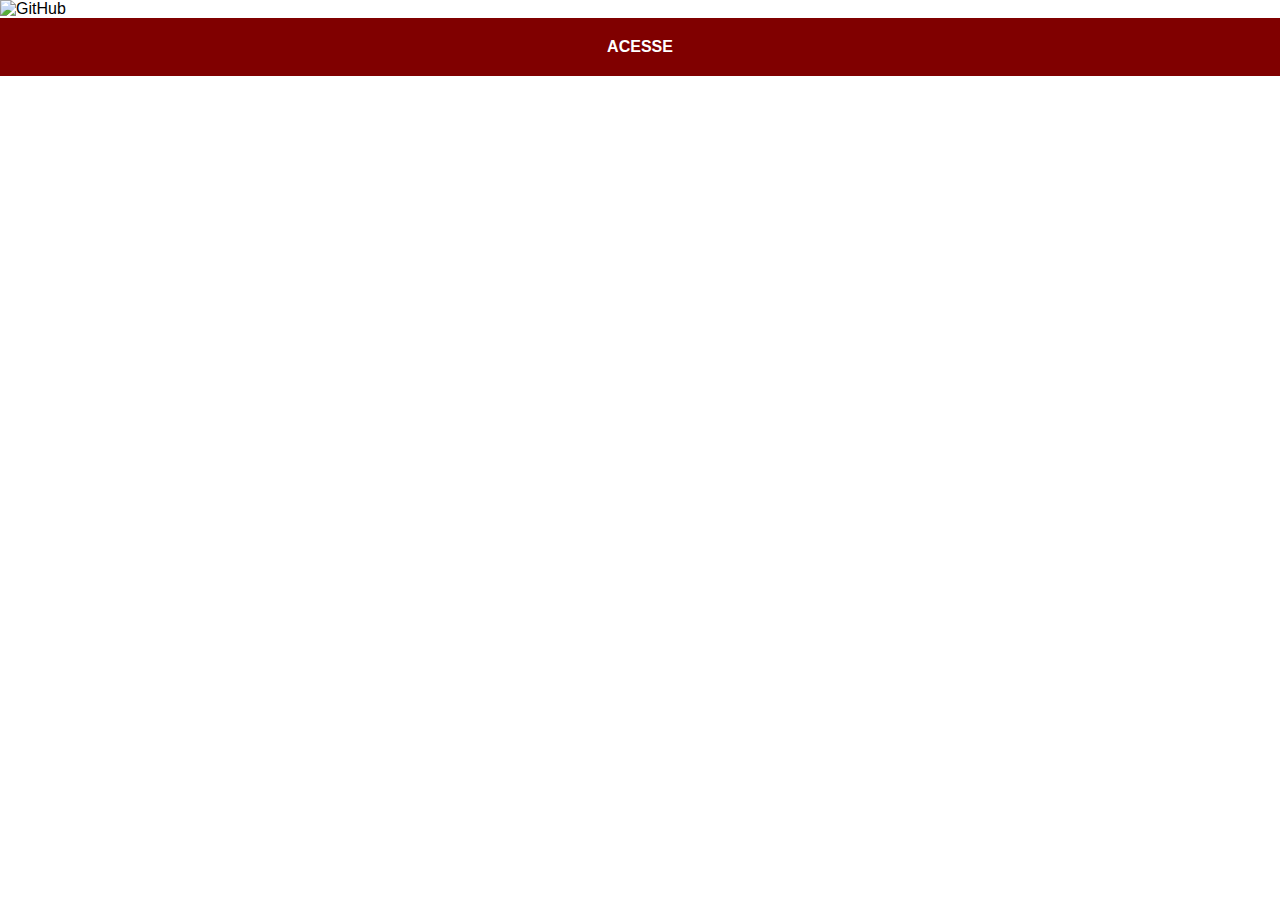
==== github.html @ 94fedaf9 "link dos botoes atualizados" ====
<!DOCTYPE html>
<html lang="pt-br">
<head>
    <meta charset="UTF-8">
    <meta http-equiv="X-UA-Compatible" content="IE=edge">
    <meta name="viewport" content="width=device-width, initial-scale=1.0">
    <title>GitHub</title>
<style>
    * {
        margin: 0;
        padding: 0;
        font-family: Arial, Helvetica, sans-serif;
    }
    ::-webkit-scrollbar {
        width: 0px;
        height: 0px;

    }
    img {
        width: 100vw;

    }

    a {
        display: block;
        background-color: maroon;
        color: white;
        padding: 20px;
        text-align: center;
        font-weight: bolder;
        text-decoration: none;
    }

    a:hover {
        background-color: red;
    }

    </style>



</head>
<body>
    <img src="../Projeto-Rede-Social/imagens/tela-github.jpg" alt="GitHub">
    <a href="https://github.com/MagnunMoreira" target="_blank">ACESSE</a>
    
</body>
</html>
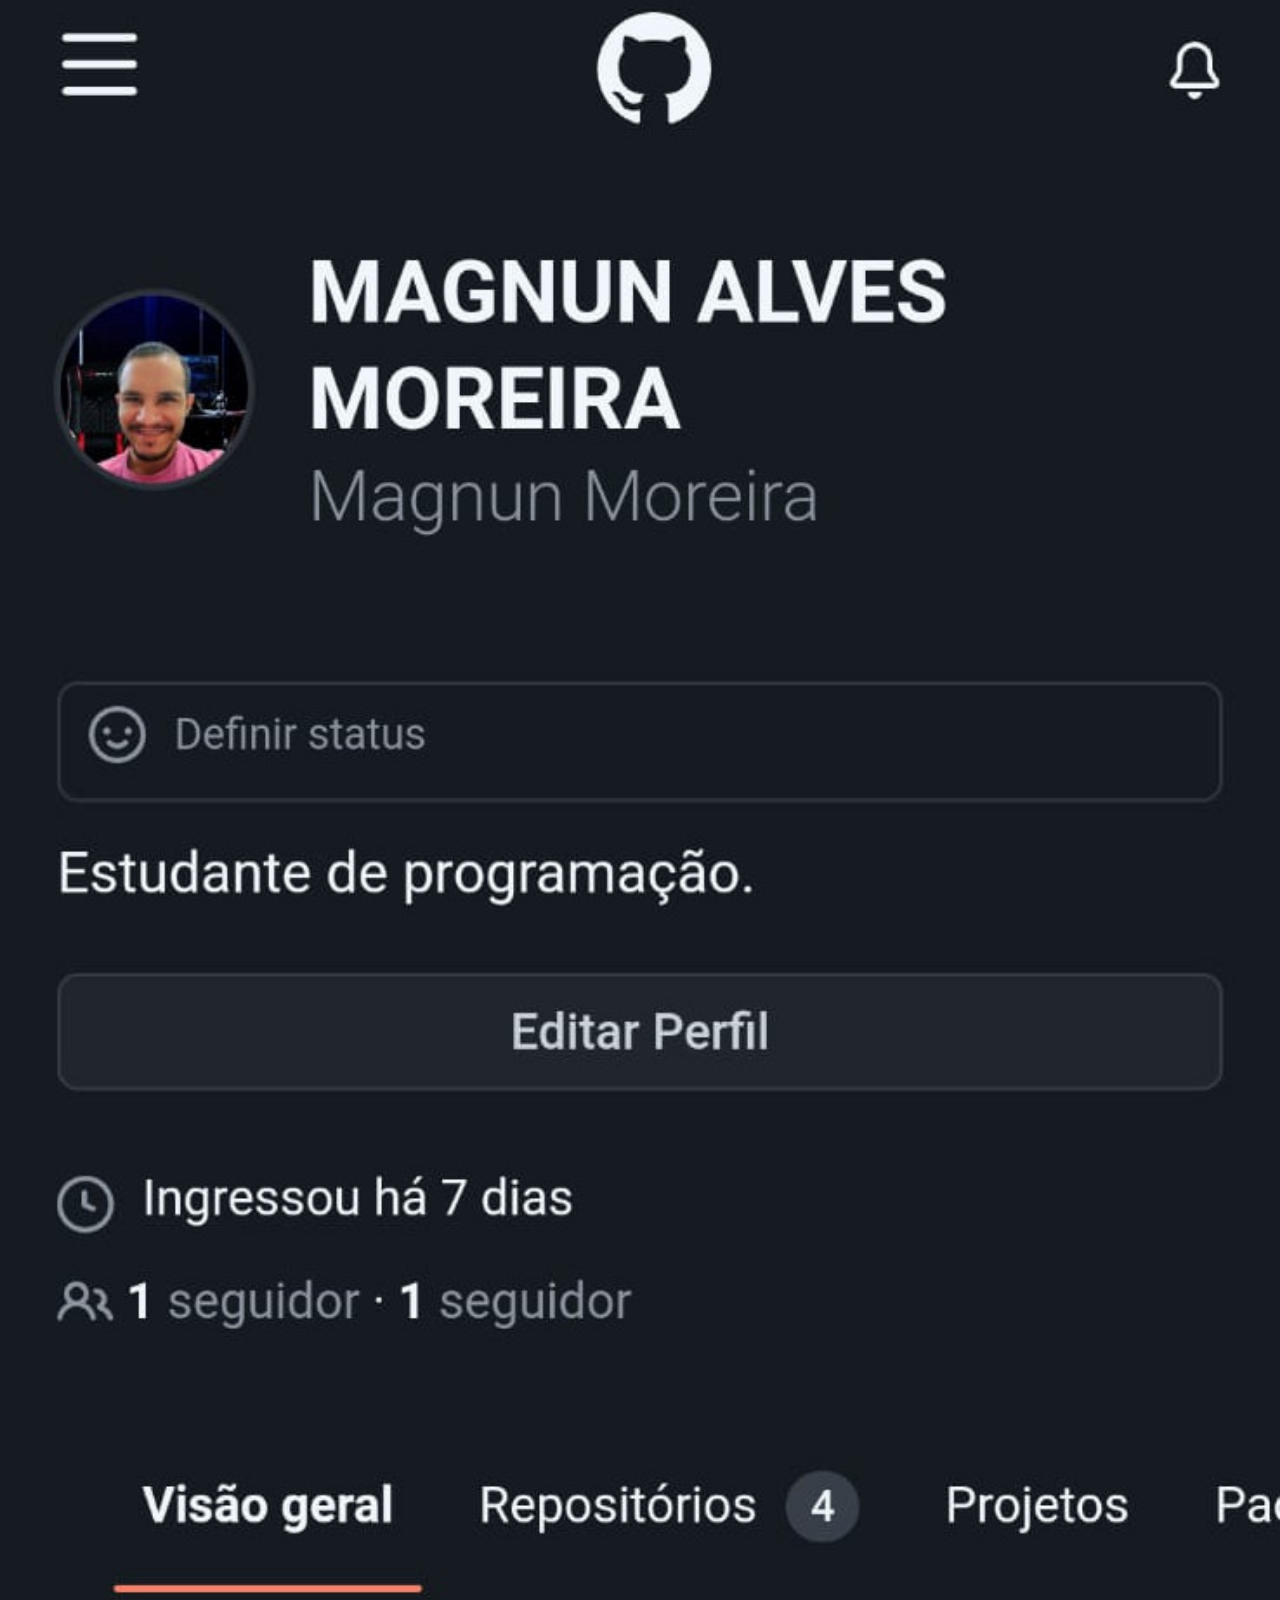
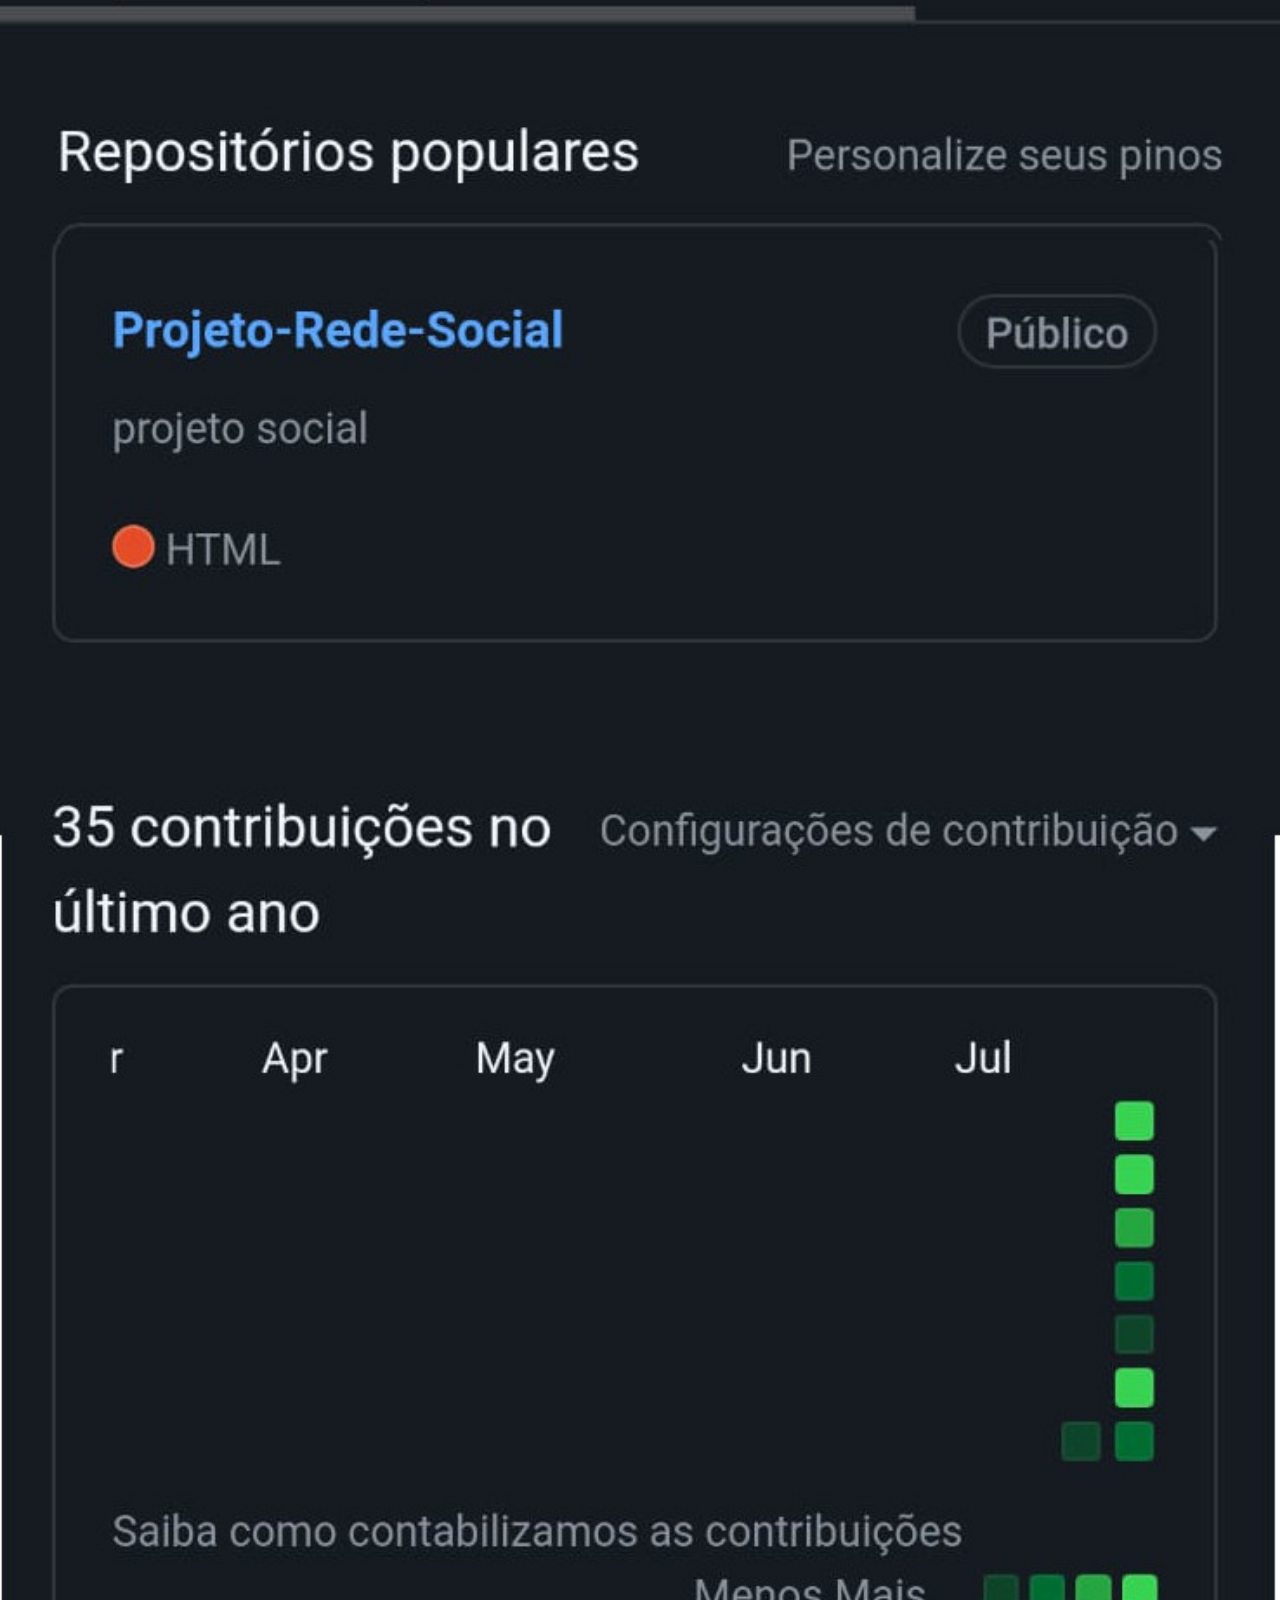
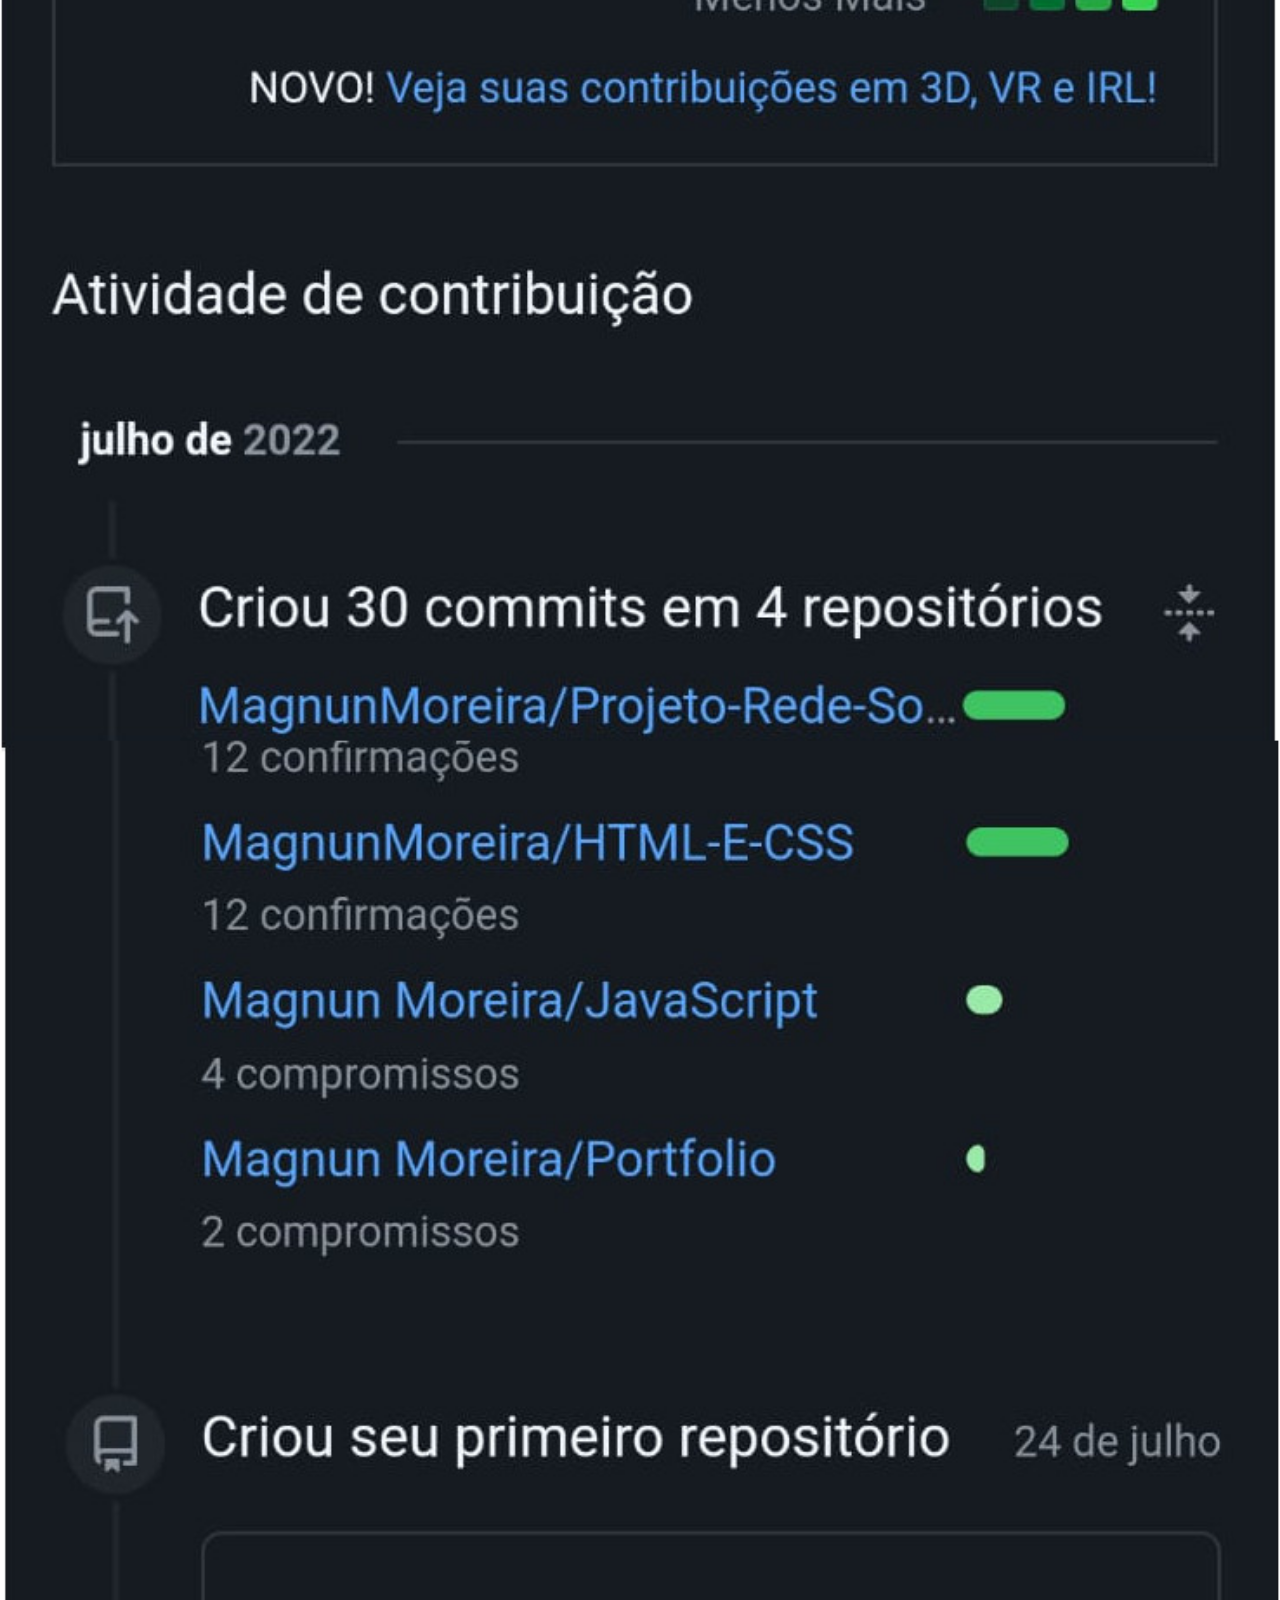
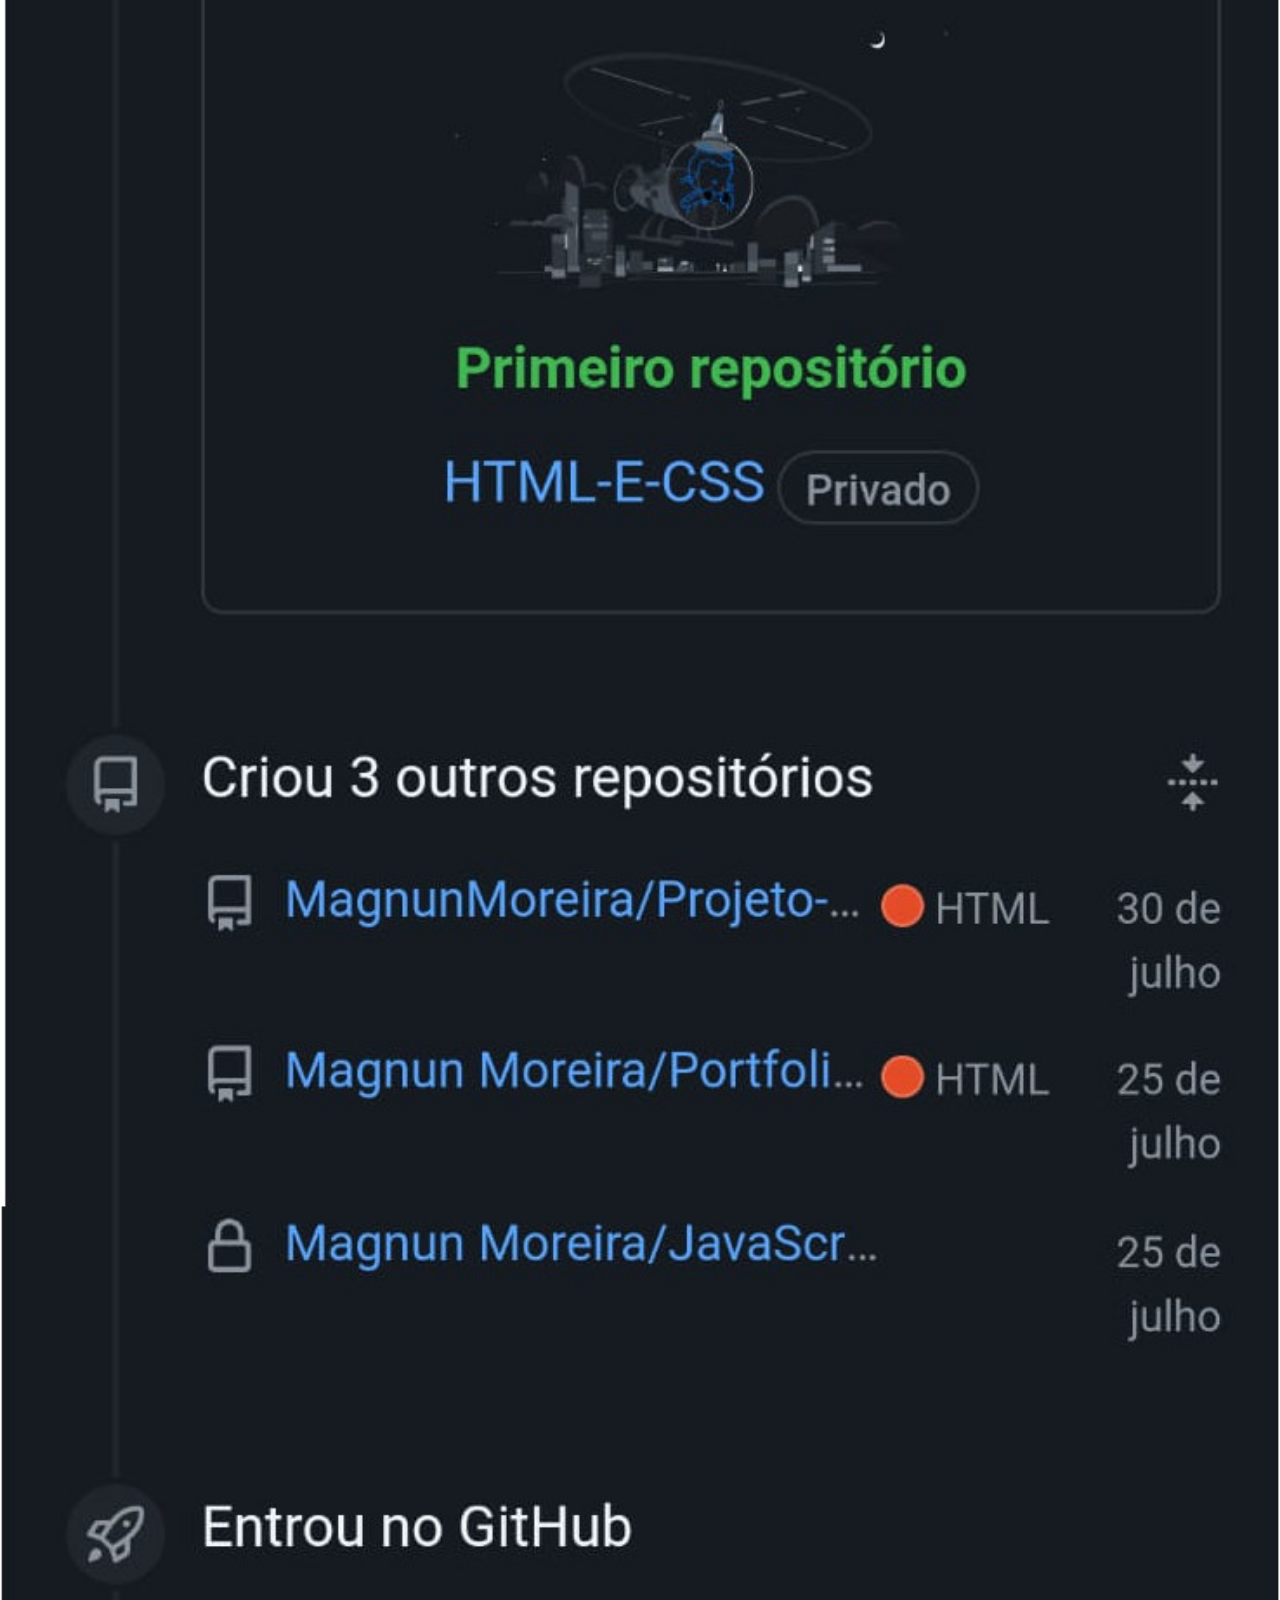
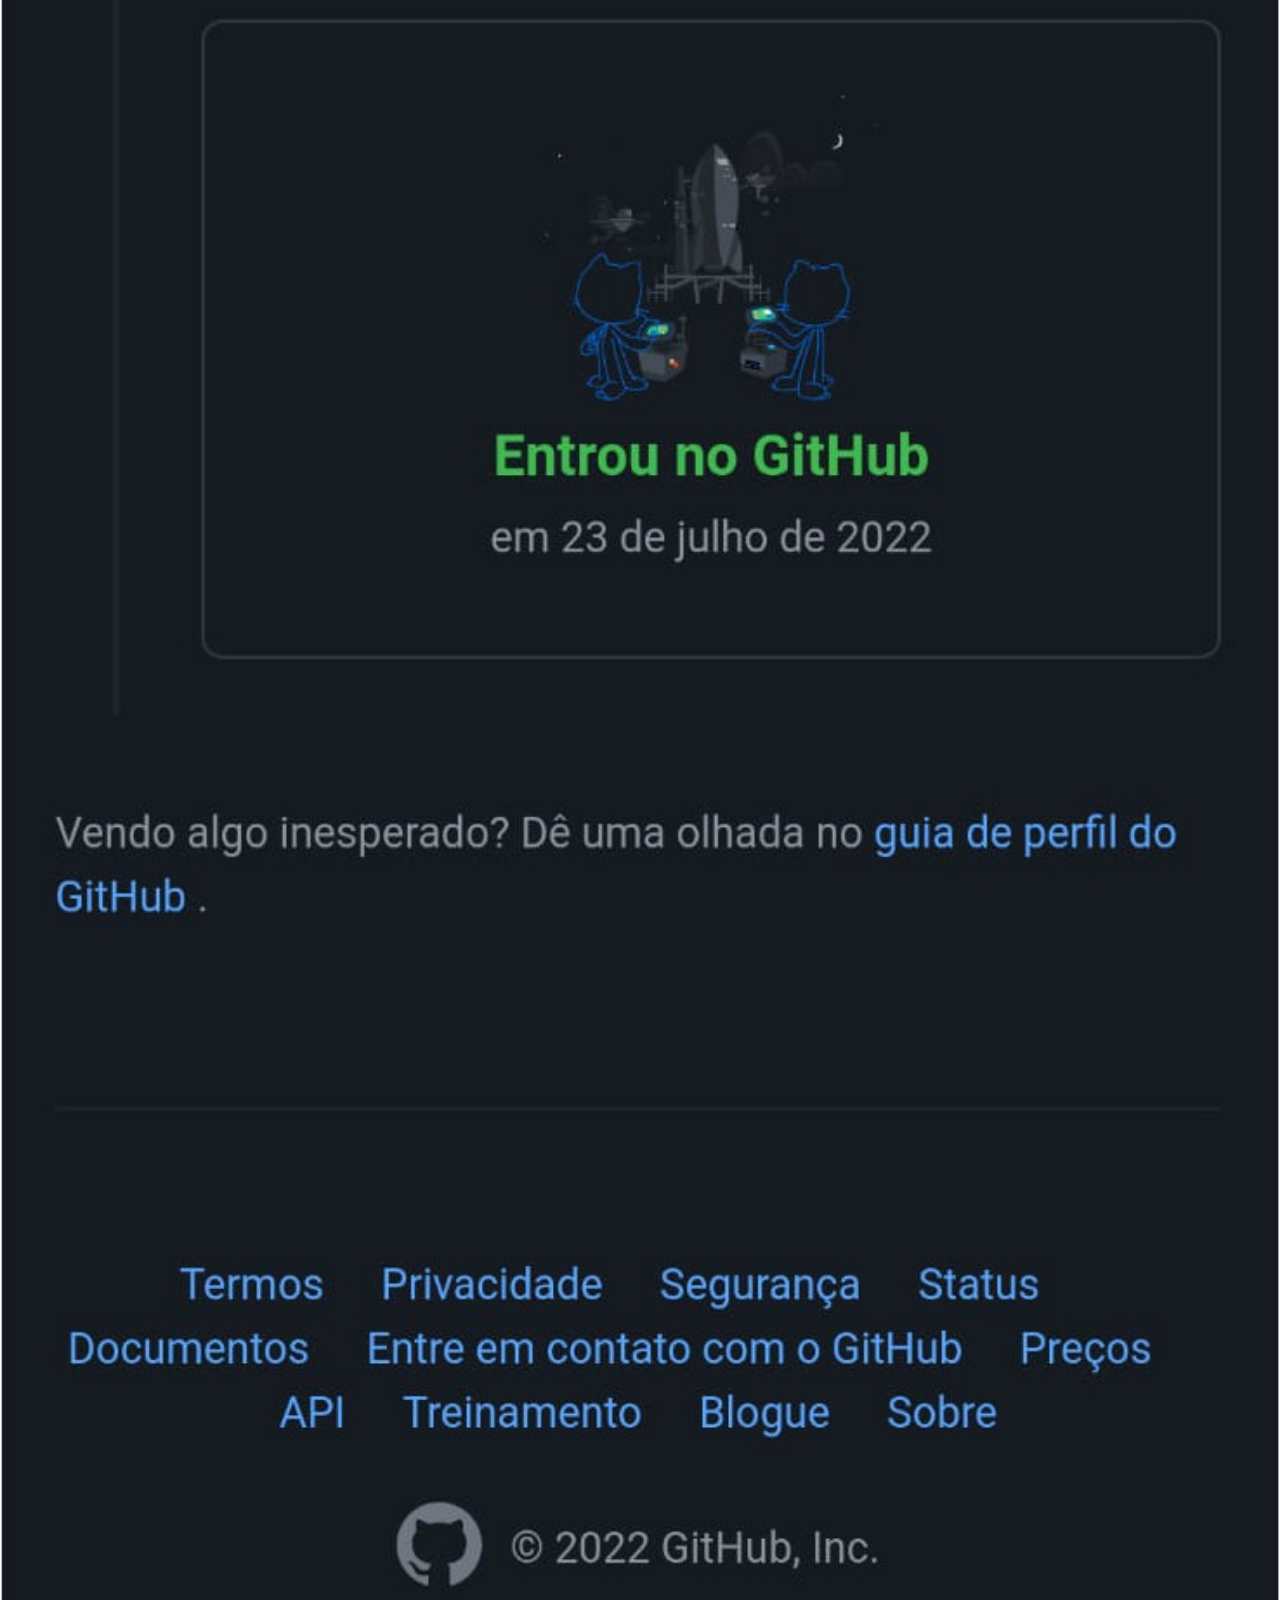
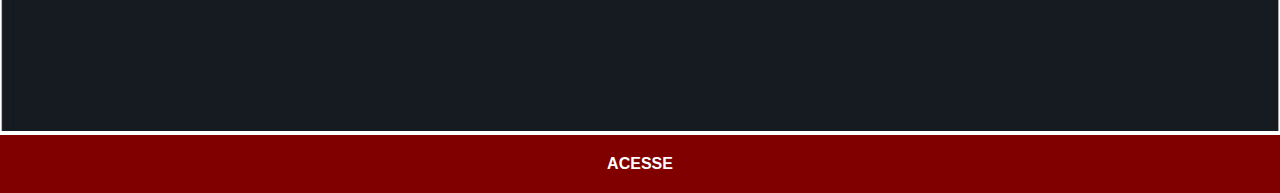
==== commit aa8d9a45: "Atualizado imagens da tela" ====
--- a/github.html
+++ b/github.html
@@ -5,43 +5,14 @@
     <meta http-equiv="X-UA-Compatible" content="IE=edge">
     <meta name="viewport" content="width=device-width, initial-scale=1.0">
     <title>GitHub</title>
-<style>
-    * {
-        margin: 0;
-        padding: 0;
-        font-family: Arial, Helvetica, sans-serif;
-    }
-    ::-webkit-scrollbar {
-        width: 0px;
-        height: 0px;
-
-    }
-    img {
-        width: 100vw;
-
-    }
-
-    a {
-        display: block;
-        background-color: maroon;
-        color: white;
-        padding: 20px;
-        text-align: center;
-        font-weight: bolder;
-        text-decoration: none;
-    }
-
-    a:hover {
-        background-color: red;
-    }
-
-    </style>
-
+       
+    
+    <link rel="stylesheet" href="estilos/social.css">
 
 
 </head>
 <body>
-    <img src="../Projeto-Rede-Social/imagens/tela-github.jpg" alt="GitHub">
+    <img src="imagens/logo.github.jpg" alt="GitHub">
     <a href="https://github.com/MagnunMoreira" target="_blank">ACESSE</a>
     
 </body>
--- a/estilos/social.css
+++ b/estilos/social.css
@@ -0,0 +1,30 @@
+@charset "utf8";
+
+* {
+    margin: 0;
+    padding: 0;
+    font-family: Arial, Helvetica, sans-serif;
+}
+::-webkit-scrollbar {
+    width: 0px;
+    height: 0px;
+
+}
+img {
+    width: 100vw;
+
+}
+
+a {
+    display: block;
+    background-color: maroon;
+    color: white;
+    padding: 20px;
+    text-align: center;
+    font-weight: bolder;
+    text-decoration: none;
+}
+
+a:hover {
+    background-color: red;
+}
